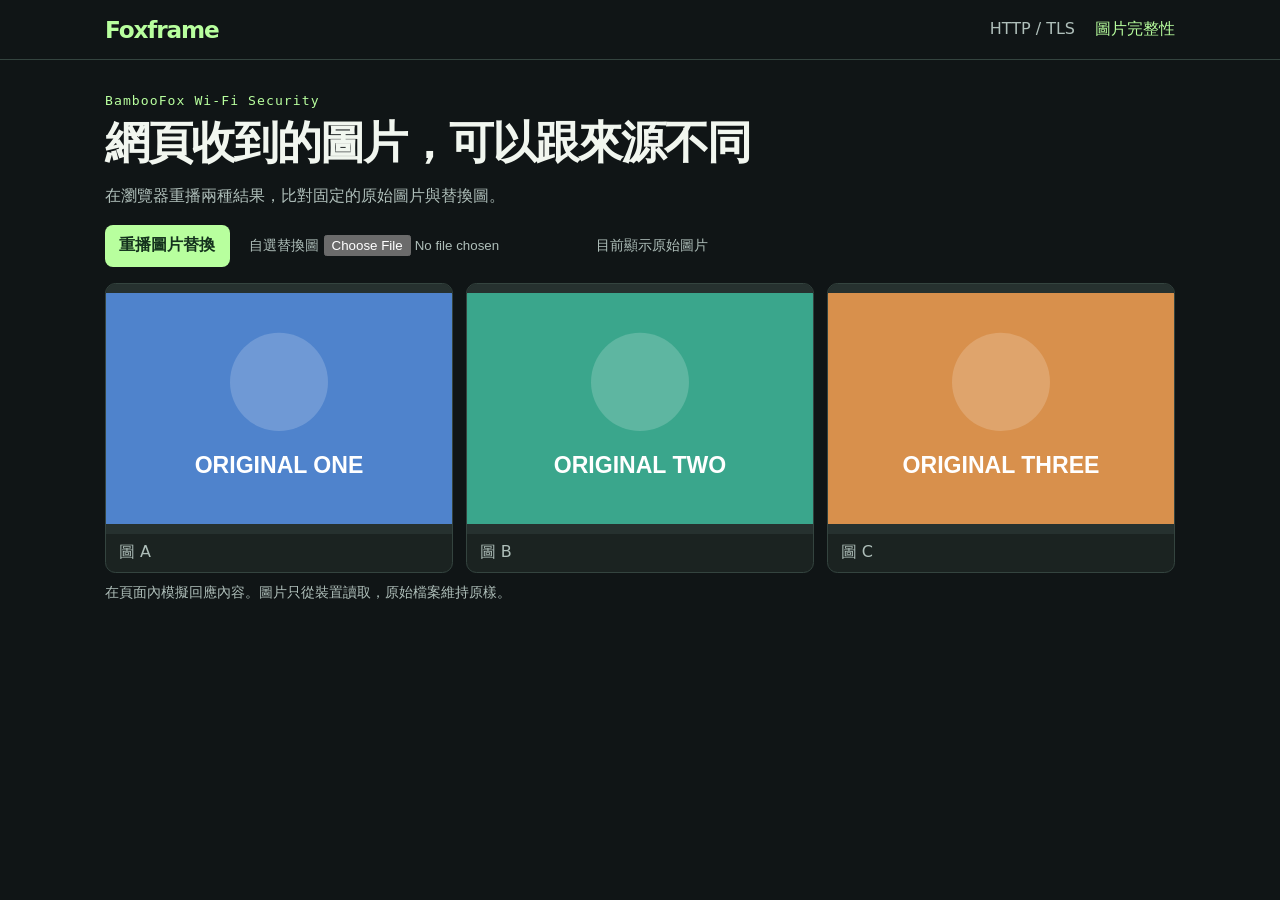
==== static/gallery.html @ f8ce5617 "lab: add local HTTP and TLS classroom exercises" ====
<!doctype html>
<html lang="zh-Hant">
	<head>
		<meta charset="utf-8" />
		<meta name="viewport" content="width=device-width, initial-scale=1" />
		<title>Foxframe · 圖片完整性</title>
		<link rel="stylesheet" href="lab.css" />
		<script src="lab.js" defer></script>
	</head>
	<body>
		<header>
			<a href="index.html">Foxframe</a>
			<nav aria-label="練習">
				<a href="index.html">HTTP / TLS</a>
				<a aria-current="page" href="gallery.html">圖片完整性</a>
			</nav>
		</header>
		<main>
			<p class="eyebrow">BambooFox Wi-Fi Security</p>
			<h1>網頁收到的圖片，可以跟來源不同</h1>
			<p>在瀏覽器重播兩種結果，比對固定的原始圖片與替換圖。</p>
			<div class="controls">
				<button type="button" id="toggle" aria-pressed="false">重播圖片替換</button>
				<label>
					自選替換圖
					<input id="replacement" type="file" accept="image/png,image/jpeg,image/webp" />
				</label>
				<p id="status" class="status" role="status">目前顯示原始圖片</p>
			</div>
			<div class="gallery">
				<figure>
					<img src="images/one.svg" alt="原圖 A" />
					<figcaption>圖 A</figcaption>
				</figure>
				<figure>
					<img src="images/two.svg" alt="原圖 B" />
					<figcaption>圖 B</figcaption>
				</figure>
				<figure>
					<img src="images/three.svg" alt="原圖 C" />
					<figcaption>圖 C</figcaption>
				</figure>
			</div>
			<p class="footnote">在頁面內模擬回應內容。圖片只從裝置讀取，原始檔案維持原樣。</p>
		</main>
	</body>
</html>
---- static/lab.css ----
:root {
	color-scheme: dark;
	font-family: system-ui, sans-serif;
	background: #101516;
	color: #f1f6ef;
	--muted: #afbfba;
	--mint: #b8ff9e;
	--border: #34443f;
}
* {
	box-sizing: border-box;
}
body {
	margin: 0;
}
header {
	display: flex;
	justify-content: space-between;
	align-items: center;
	gap: 1rem;
	padding: 1rem max(1.5rem, calc((100% - 1070px) / 2));
	border-bottom: 1px solid var(--border);
}
header > a {
	color: var(--mint);
	font-size: 1.45rem;
	letter-spacing: -0.05em;
	font-weight: 800;
}
nav {
	display: flex;
	gap: 1.25rem;
	flex-wrap: wrap;
}
a {
	color: var(--muted);
	text-decoration: none;
}
a:hover,
a[aria-current] {
	color: var(--mint);
}
main {
	width: min(1070px, calc(100% - 3rem));
	margin: 2.05rem auto;
}
h1 {
	font-size: clamp(1.6rem, 4.4vw, 2.8rem);
	letter-spacing: -0.045em;
	margin: 0.36rem 0 1rem;
	line-height: 1.15;
}
h2 {
	font-size: 1.25rem;
	margin: 0 0 0.55rem;
}
h3 {
	font-size: 1rem;
	margin: 0.7rem 0 0.32rem;
}
h3 span {
	color: var(--mint);
	font-weight: 550;
	font-size: 0.83rem;
	margin-inline-start: 0.45rem;
}
p {
	color: var(--muted);
	line-height: 1.55;
	margin: 0.55rem 0;
}
.eyebrow {
	color: var(--mint);
	font:
		0.82rem ui-monospace,
		monospace;
	letter-spacing: 0.08em;
}
.columns {
	display: grid;
	grid-template-columns: minmax(0, 1fr) minmax(0, 1.62fr);
	gap: 0.85rem;
}
.panel {
	background: #1b2321;
	padding: 1.25rem;
	border: 1px solid var(--border);
	border-radius: 0.9rem;
	min-width: 0;
}
.fields {
	margin: 1rem 0;
}
.fields div {
	background: #131b19;
	padding: 0.6rem 0.75rem;
	margin: 0.5rem 0;
	border-radius: 0.5rem;
	border: 1px solid var(--border);
}
dt {
	font-size: 0.8rem;
	color: var(--muted);
}
dd {
	margin: 0.18rem 0 0;
	font:
		0.96rem ui-monospace,
		monospace;
}
button {
	border: 0;
	border-radius: 0.5rem;
	background: var(--mint);
	color: #14321d;
	padding: 0.65rem 0.9rem;
	font: inherit;
	font-weight: 700;
	cursor: pointer;
}
button:hover {
	background: #dcffd0;
}
button:focus-visible,
a:focus-visible,
input:focus-visible {
	outline: 2px solid white;
	outline-offset: 3px;
}
pre {
	margin: 0;
	overflow-wrap: anywhere;
	white-space: pre-wrap;
	background: #111816;
	border: 1px solid var(--border);
	border-radius: 0.45rem;
	padding: 0.5rem 0.65rem;
	color: #e0f7dc;
	font:
		0.85rem/1.4 ui-monospace,
		monospace;
}
.status,
#verification,
.footnote {
	font-size: 0.88rem;
}
.controls {
	display: flex;
	align-items: center;
	flex-wrap: wrap;
	gap: 0.65rem 1.2rem;
	margin: 1rem 0;
}
.controls label {
	color: var(--muted);
	font-size: 0.9rem;
}
.gallery {
	display: grid;
	grid-template-columns: repeat(3, minmax(0, 1fr));
	gap: 0.8rem;
}
figure {
	margin: 0;
	border: 1px solid var(--border);
	border-radius: 0.65rem;
	background: #1b2321;
	overflow: hidden;
}
figure img {
	width: 100%;
	height: clamp(112px, 23vw, 250px);
	object-fit: contain;
	display: block;
	background: #26312f;
}
figcaption {
	padding: 0.55rem 0.8rem;
	color: var(--muted);
}
@media (max-width: 660px) {
	.columns {
		grid-template-columns: 1fr;
	}
	main {
		margin-top: 1.5rem;
	}
}
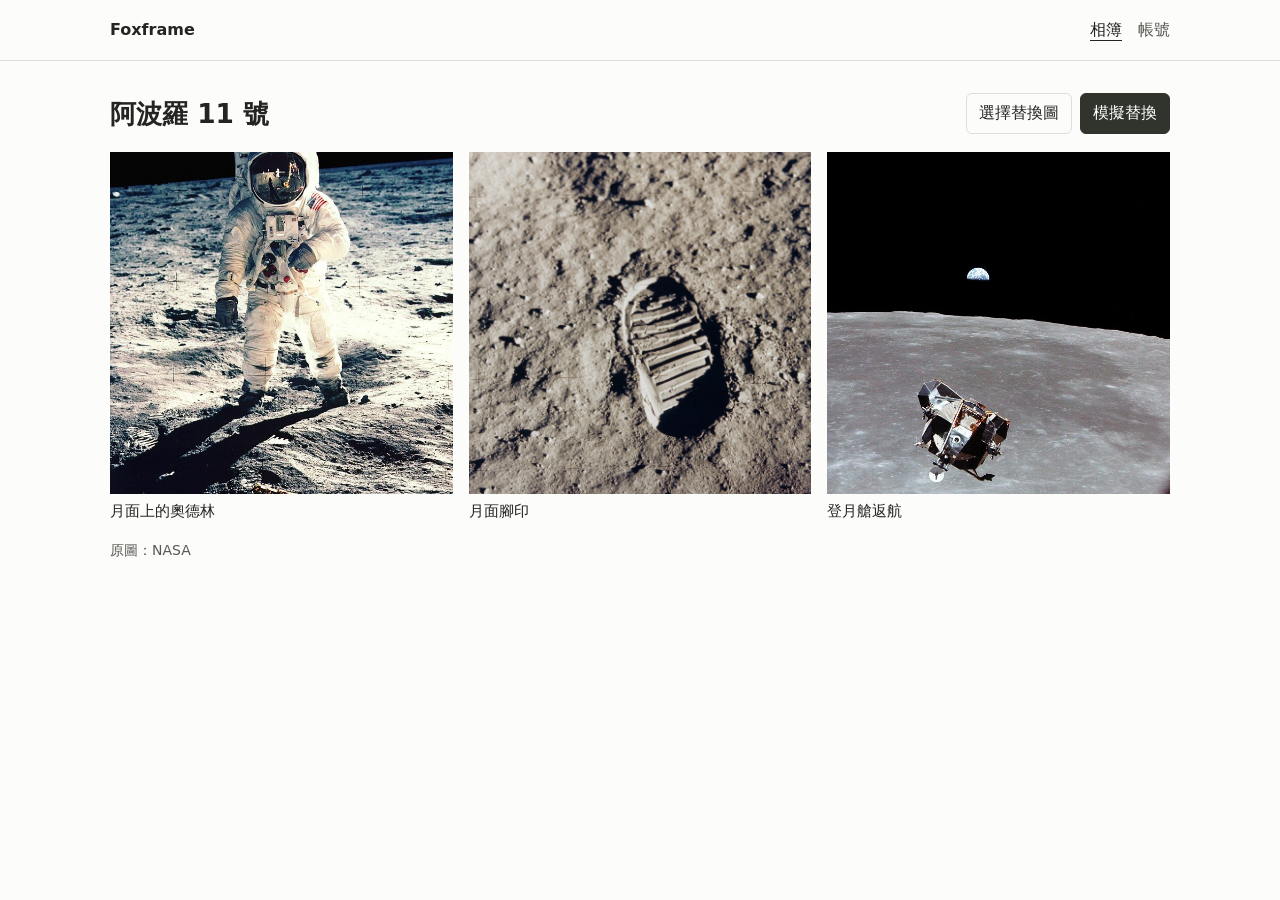
==== commit 4a36a4e8: "lab: add Wireshark exercise and simplify demo pages" ====
--- a/static/gallery.html
+++ b/static/gallery.html
@@ -3,45 +3,43 @@
 	<head>
 		<meta charset="utf-8" />
 		<meta name="viewport" content="width=device-width, initial-scale=1" />
-		<title>Foxframe · 圖片完整性</title>
+		<title>相簿 · Foxframe</title>
 		<link rel="stylesheet" href="lab.css" />
 		<script src="lab.js" defer></script>
 	</head>
 	<body>
 		<header>
-			<a href="index.html">Foxframe</a>
-			<nav aria-label="練習">
-				<a href="index.html">HTTP / TLS</a>
-				<a aria-current="page" href="gallery.html">圖片完整性</a>
+			<nav class="wrap" aria-label="網站導覽">
+				<a class="wordmark" href="gallery.html">Foxframe</a>
+				<a aria-current="page" href="gallery.html">相簿</a>
+				<a href="index.html">帳號</a>
 			</nav>
 		</header>
-		<main>
-			<p class="eyebrow">BambooFox Wi-Fi Security</p>
-			<h1>網頁收到的圖片，可以跟來源不同</h1>
-			<p>在瀏覽器重播兩種結果，比對固定的原始圖片與替換圖。</p>
-			<div class="controls">
-				<button type="button" id="toggle" aria-pressed="false">重播圖片替換</button>
-				<label>
-					自選替換圖
-					<input id="replacement" type="file" accept="image/png,image/jpeg,image/webp" />
-				</label>
-				<p id="status" class="status" role="status">目前顯示原始圖片</p>
+		<main class="wrap">
+			<div class="toolbar">
+				<h1>阿波羅 11 號</h1>
+				<div class="actions">
+					<button type="button" id="pick" class="secondary">選擇替換圖</button>
+					<input id="replacement" type="file" accept="image/png,image/jpeg,image/webp" hidden />
+					<button type="button" id="toggle" aria-controls="gallery">模擬替換</button>
+				</div>
 			</div>
-			<div class="gallery">
+			<p id="status" role="status"></p>
+			<div class="gallery" id="gallery">
 				<figure>
-					<img src="images/one.svg" alt="原圖 A" />
-					<figcaption>圖 A</figcaption>
+					<img src="images/one.jpg" alt="奧德林穿著太空衣站在月球表面" />
+					<figcaption>月面上的奧德林</figcaption>
 				</figure>
 				<figure>
-					<img src="images/two.svg" alt="原圖 B" />
-					<figcaption>圖 B</figcaption>
+					<img src="images/two.jpg" alt="月球土壤上的太空靴鞋印" />
+					<figcaption>月面腳印</figcaption>
 				</figure>
 				<figure>
-					<img src="images/three.svg" alt="原圖 C" />
-					<figcaption>圖 C</figcaption>
+					<img src="images/three.jpg" alt="登月艙飛離月球表面，地球出現在遠處" />
+					<figcaption>登月艙返航</figcaption>
 				</figure>
 			</div>
-			<p class="footnote">在頁面內模擬回應內容。圖片只從裝置讀取，原始檔案維持原樣。</p>
+			<p class="credit">原圖：NASA</p>
 		</main>
 	</body>
 </html>
--- a/static/lab.css
+++ b/static/lab.css
@@ -1,11 +1,12 @@
 :root {
-	color-scheme: dark;
-	font-family: system-ui, sans-serif;
-	background: #101516;
-	color: #f1f6ef;
-	--muted: #afbfba;
-	--mint: #b8ff9e;
-	--border: #34443f;
+	color-scheme: light;
+	font:
+		16px/1.55 system-ui,
+		sans-serif;
+	color: #242522;
+	background: #fcfcfa;
+	--muted: #565953;
+	--line: #dddeda;
 }
 * {
 	box-sizing: border-box;
@@ -13,177 +14,165 @@
 body {
 	margin: 0;
 }
+.wrap {
+	width: min(1060px, 100% - 40px);
+	margin-inline: auto;
+}
 header {
+	border-bottom: 1px solid var(--line);
+}
+nav,
+.toolbar,
+.actions {
 	display: flex;
-	justify-content: space-between;
 	align-items: center;
-	gap: 1rem;
-	padding: 1rem max(1.5rem, calc((100% - 1070px) / 2));
-	border-bottom: 1px solid var(--border);
-}
-header > a {
-	color: var(--mint);
-	font-size: 1.45rem;
-	letter-spacing: -0.05em;
-	font-weight: 800;
+	gap: 16px;
 }
 nav {
-	display: flex;
-	gap: 1.25rem;
-	flex-wrap: wrap;
+	min-height: 60px;
 }
-a {
+nav a {
 	color: var(--muted);
 	text-decoration: none;
 }
-a:hover,
-a[aria-current] {
-	color: var(--mint);
+nav a:hover,
+nav [aria-current] {
+	color: inherit;
+	text-decoration: underline;
+	text-underline-offset: 5px;
+}
+nav .wordmark {
+	margin-right: auto;
+	font-weight: 700;
+	color: inherit;
 }
 main {
-	width: min(1070px, calc(100% - 3rem));
-	margin: 2.05rem auto;
+	padding-block: 32px;
+}
+h1,
+h2,
+h3 {
+	margin: 0;
+	line-height: 1.2;
 }
 h1 {
-	font-size: clamp(1.6rem, 4.4vw, 2.8rem);
-	letter-spacing: -0.045em;
-	margin: 0.36rem 0 1rem;
-	line-height: 1.15;
+	font-size: 1.65rem;
 }
 h2 {
-	font-size: 1.25rem;
-	margin: 0 0 0.55rem;
+	font-size: 1.2rem;
 }
 h3 {
+	margin-block: 16px 6px;
 	font-size: 1rem;
-	margin: 0.7rem 0 0.32rem;
 }
-h3 span {
-	color: var(--mint);
-	font-weight: 550;
-	font-size: 0.83rem;
-	margin-inline-start: 0.45rem;
-}
-p {
+h3 span,
+.credit,
+#verification,
+#status {
 	color: var(--muted);
-	line-height: 1.55;
-	margin: 0.55rem 0;
-}
-.eyebrow {
-	color: var(--mint);
-	font:
-		0.82rem ui-monospace,
-		monospace;
-	letter-spacing: 0.08em;
-}
-.columns {
-	display: grid;
-	grid-template-columns: minmax(0, 1fr) minmax(0, 1.62fr);
-	gap: 0.85rem;
-}
-.panel {
-	background: #1b2321;
-	padding: 1.25rem;
-	border: 1px solid var(--border);
-	border-radius: 0.9rem;
-	min-width: 0;
-}
-.fields {
-	margin: 1rem 0;
-}
-.fields div {
-	background: #131b19;
-	padding: 0.6rem 0.75rem;
-	margin: 0.5rem 0;
-	border-radius: 0.5rem;
-	border: 1px solid var(--border);
-}
-dt {
-	font-size: 0.8rem;
-	color: var(--muted);
-}
-dd {
-	margin: 0.18rem 0 0;
-	font:
-		0.96rem ui-monospace,
-		monospace;
+	font-size: 0.875rem;
+	font-weight: 400;
 }
 button {
-	border: 0;
-	border-radius: 0.5rem;
-	background: var(--mint);
-	color: #14321d;
-	padding: 0.65rem 0.9rem;
+	border: 1px solid #30342d;
+	border-radius: 6px;
+	padding: 7px 12px;
+	color: white;
+	background: #30342d;
 	font: inherit;
-	font-weight: 700;
 	cursor: pointer;
 }
-button:hover {
-	background: #dcffd0;
+button:disabled {
+	opacity: 0.65;
+	cursor: wait;
 }
-button:focus-visible,
-a:focus-visible,
-input:focus-visible {
-	outline: 2px solid white;
-	outline-offset: 3px;
+button:hover:not(:disabled) {
+	filter: brightness(0.9);
 }
-pre {
-	margin: 0;
-	overflow-wrap: anywhere;
-	white-space: pre-wrap;
-	background: #111816;
-	border: 1px solid var(--border);
-	border-radius: 0.45rem;
-	padding: 0.5rem 0.65rem;
-	color: #e0f7dc;
-	font:
-		0.85rem/1.4 ui-monospace,
-		monospace;
+button.secondary {
+	color: inherit;
+	background: #fcfcfa;
+	border-color: var(--line);
 }
-.status,
-#verification,
-.footnote {
-	font-size: 0.88rem;
+.toolbar {
+	justify-content: space-between;
+	flex-wrap: wrap;
+	margin-bottom: 18px;
 }
-.controls {
-	display: flex;
-	align-items: center;
+.actions {
+	gap: 8px;
 	flex-wrap: wrap;
-	gap: 0.65rem 1.2rem;
-	margin: 1rem 0;
-}
-.controls label {
-	color: var(--muted);
-	font-size: 0.9rem;
 }
 .gallery {
 	display: grid;
 	grid-template-columns: repeat(3, minmax(0, 1fr));
-	gap: 0.8rem;
+	gap: 16px;
 }
 figure {
 	margin: 0;
-	border: 1px solid var(--border);
-	border-radius: 0.65rem;
-	background: #1b2321;
-	overflow: hidden;
 }
 figure img {
+	display: block;
 	width: 100%;
-	height: clamp(112px, 23vw, 250px);
+	aspect-ratio: 1;
+	object-fit: cover;
+	background: #eeefeb;
+}
+.gallery[data-replaced] img {
 	object-fit: contain;
-	display: block;
-	background: #26312f;
 }
 figcaption {
-	padding: 0.55rem 0.8rem;
+	margin-top: 6px;
+	font-size: 0.94rem;
+}
+.credit {
+	margin: 16px 0 0;
+}
+.account {
+	display: grid;
+	grid-template-columns: minmax(0, 1fr) minmax(0, 2fr);
+	gap: 32px;
+}
+dl {
+	margin-block: 18px;
+}
+dl div {
+	padding: 9px 0;
+	border-bottom: 1px solid var(--line);
+}
+dt {
 	color: var(--muted);
+	font-size: 0.875rem;
 }
-@media (max-width: 660px) {
-	.columns {
+dd {
+	margin: 2px 0 0;
+}
+pre {
+	margin: 0;
+	padding: 10px 12px;
+	border: 1px solid var(--line);
+	border-radius: 6px;
+	background: #f1f2ee;
+	white-space: pre-wrap;
+	overflow-wrap: anywhere;
+	font:
+		0.82rem/1.5 ui-monospace,
+		monospace;
+}
+#status:empty {
+	margin: 0;
+}
+@media (max-width: 650px) {
+	main {
+		padding-block: 24px;
+	}
+	.account {
 		grid-template-columns: 1fr;
 	}
-	main {
-		margin-top: 1.5rem;
+	.gallery {
+		gap: 8px;
+	}
+	figcaption {
+		font-size: 0.8rem;
 	}
 }
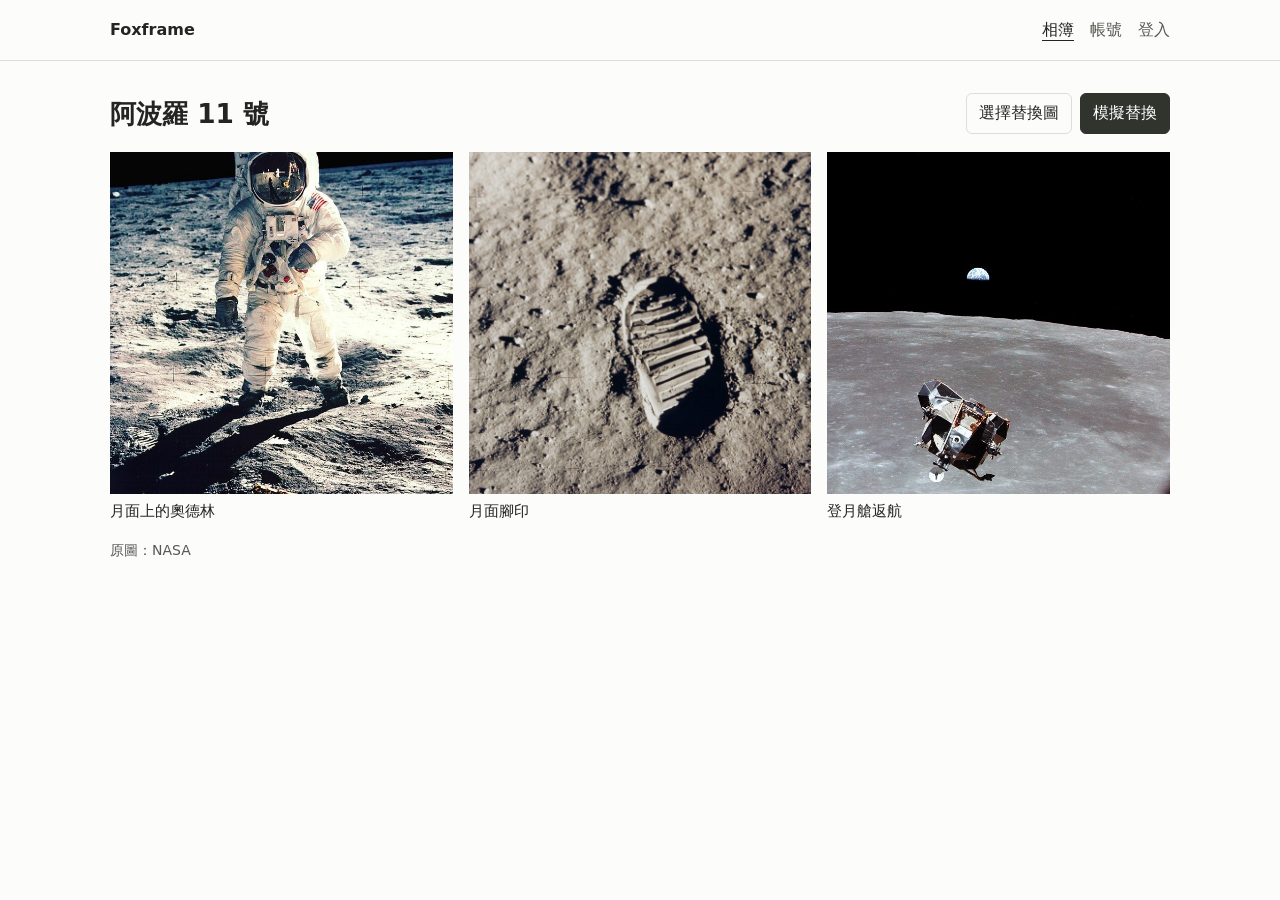
==== commit 6cd4a6c1: "lab: add a demo sign-in for Wireshark" ====
--- a/static/gallery.html
+++ b/static/gallery.html
@@ -13,6 +13,7 @@
 				<a class="wordmark" href="gallery.html">Foxframe</a>
 				<a aria-current="page" href="gallery.html">相簿</a>
 				<a href="index.html">帳號</a>
+				<a href="login.html">登入</a>
 			</nav>
 		</header>
 		<main class="wrap">
--- a/static/lab.css
+++ b/static/lab.css
@@ -133,6 +133,9 @@
 	grid-template-columns: minmax(0, 1fr) minmax(0, 2fr);
 	gap: 32px;
 }
+.signin {
+	max-width: 28rem;
+}
 dl {
 	margin-block: 18px;
 }
